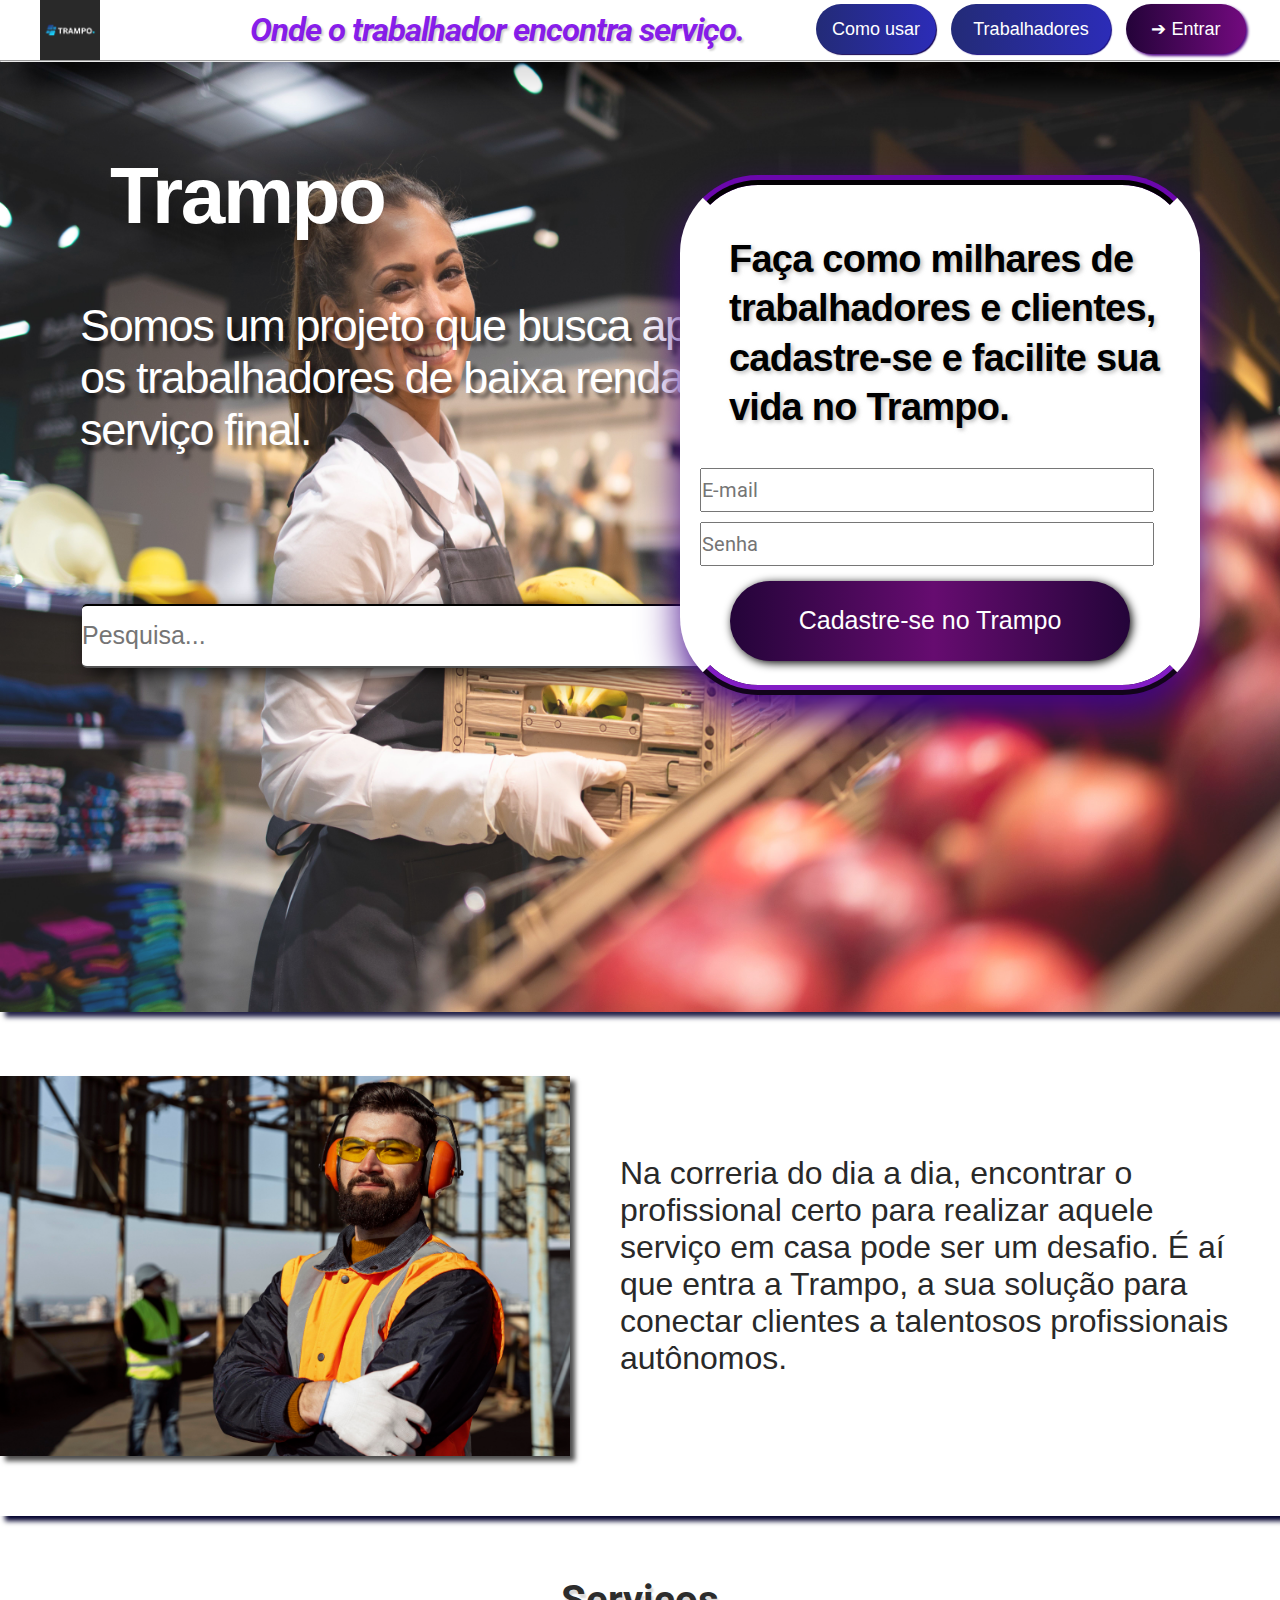
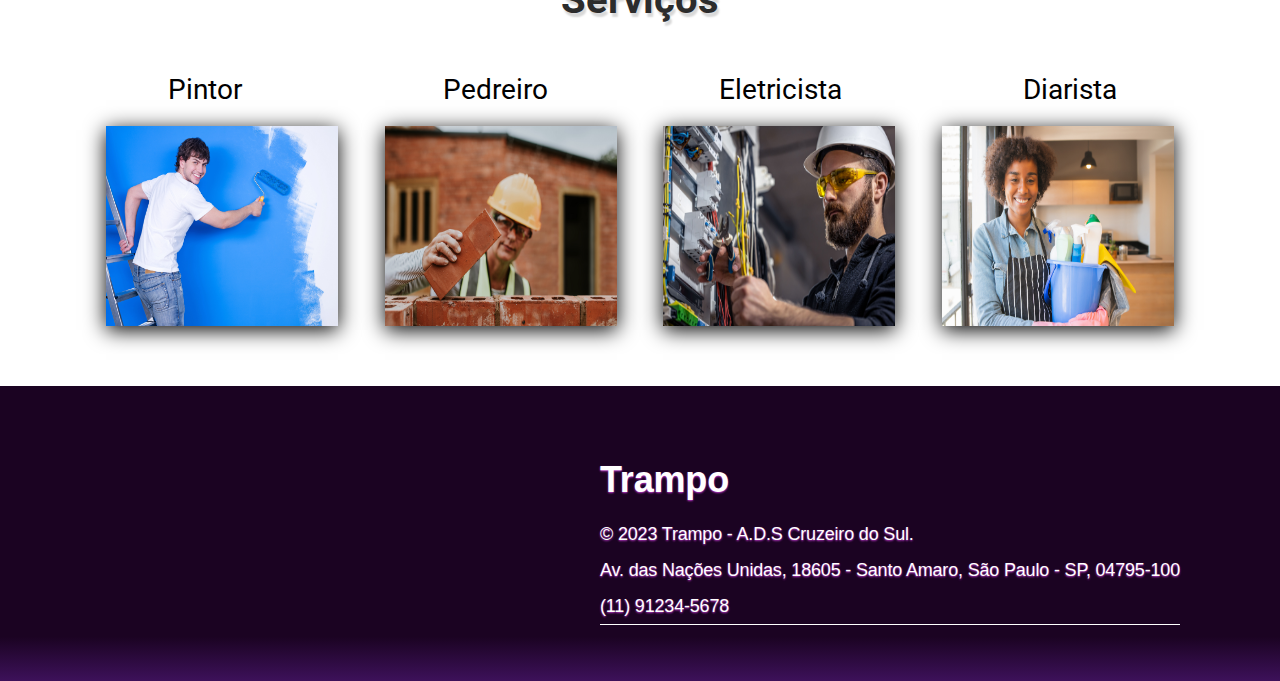
==== paginas/index.html @ f7f2ef5c "Pasta de paginas" ====
<!DOCTYPE html>
<html lang="en">

<head>
    <meta charset="UTF-8">
    <title>Trampo</title>
    <link href="mainpage/css/style.css" rel="stylesheet" type="text/css">

    <link rel="preconnect" href="https://fonts.googleapis.com">
    <link rel="preconnect" href="https://fonts.gstatic.com" crossorigin>
    <link href="https://fonts.googleapis.com/css2?family=Roboto:wght@400;500&display=swap" rel="stylesheet">

    <meta name="viewport" content="width=device-width, initial-scale=1">
</head>

<body>
    <header>
        <div>
            <div class="logoHeader">
                <img class="logo" src="mainpage/img/logo.png">
                <span>
                    <h2 class="logoFrase">Onde o trabalhador encontra serviço.</h2>
                </span>
            </div>

            <div class="lista">
                <a href="comousar.html"><button class="btnContato">Como usar</button></a>
                <button class="btnTrabalhadores">Trabalhadores</button>
                <button class="btnEntrar">&#10132; Entrar</button>
            </div>
        </div>
    </header>



    <hr>
    <main>
        <div class="background">
            <img class="imgTrabalhadora" src="mainpage/img/trabalhadora.jpg">
            <h3 class="Trampo">Trampo</h3>
            <p class="FraseInicio">Somos um projeto que busca aproximar<br>os trabalhadores de baixa renda com o
            <br>serviço final.</p>
            
            <div class="buscaInicio">
                <form action="submit">
                    <input class="textoBusca" type="text" placeholder="Pesquisa..." name="search">
                    <button type="submit" class="btnBuscaInicio">🔍︎ Pesquisar</button>
                </form>
            </div>    
                
            <div class="Cadastre">
                    <h4 class="escritaCadastre"> Faça como milhares de trabalhadores e clientes, cadastre-se e facilite
                        sua <br>vida no Trampo.</h4>
                <div id="formCadastre">
                    <form action="submit">
                        <input class="inputEmail" type="email" placeholder="E-mail"></input>
                        <input class="inputSenha" type="password" placeholder="Senha"></input>
                        <button type="submit" class="btnCadastre">Cadastre-se no Trampo</button> 
                    </form>              
                </div>
                
                        
            </div>
        </div>

        <div class="conteudo1">
            <img class="imgTrabalhador" src="mainpage/img/trabalhador.jpg">
            <div class="escritaSobreNos">
                <p>Na correria do dia a dia, encontrar o profissional certo para realizar aquele serviço em casa pode
                    ser um desafio. É aí que entra a Trampo, a sua solução para conectar clientes a talentosos
                    profissionais autônomos.</p>
            </div>
        </div>

        <div class="conteudo2">
            <h1 class="escritaServicos">Serviços</h1>
            <div class="headerServicos">
                <p class="escritaPintor">Pintor</p>
                <p class="escritaPedreiro">Pedreiro</p>
                <p class="escritaEletricista">Eletricista</p>
                <p class="escritaDiarista">Diarista</p>
            </div>
            
            <div class="bodyServicos">
                <img class="imgPintor" src="mainpage/img/pintor.jpg">
                <img class="imgPedreiro" src="mainpage/img/pedreiro.jpg">
                <img class="imgEletricista" src="mainpage/img/eletricista.jpg">
                <img class="imgDiarista" src="mainpage/img/diarista.jpg">
            </div>
        </div>
    </main>

    <footer class="footer">
        <div class="escritaFooter">
            <h1 class="footerh1">Trampo</h1>
            <p>© 2023 Trampo - A.D.S Cruzeiro do Sul.<br> Av. das Nações Unidas, 18605 - Santo Amaro, São Paulo - SP,
                04795-100<br> (11) 91234-5678</p>
        </div>
    </footer>

</body>

</html>
---- paginas/mainpage/css/style.css ----
* {
    margin: 0;
    padding: 0;

}
@media screen and (min-width: 500px) { 

header {
    display: flex;
    justify-content: baseline;
    width: 100%;
    background-color: #ffffff;
    height: 60px;
    box-shadow: 25px 25px 25px black;
}



.logo {
    font-size: 40px;
    margin-left: 40px;
    font-family: 'Segoe UI', Tahoma, Geneva, Verdana, sans-serif;
    color: #000000;
    top: -1px;
    letter-spacing: -0.03em;
    text-shadow: 2px 2px 2px #ababab;
    height: 60px;
    width: 60px;
}

.logoFrase {
    color :#7901e9e1;
    position: absolute;
    top: 10px;
    left: 250px;
    font-family: Roboto, cursive;
    font-size: 33px;
    font-style: italic;
    letter-spacing: -0.03em;
    text-shadow: 2px 2px 2px #d4d4d4;
}

.lista {
    position: absolute;
    padding: 0px;
    right: 30px;
    top: -0px;
    display: flex;
    margin: 4px;
    letter-spacing: -0.01em;
}

.btnContato {
    margin-right: 15px;
    font-family: 'Segoe UI', Tahoma, Geneva, Verdana, sans-serif;
    border: none;
    width: 120px;
    height: 50px;
    font-size: 18px;
    cursor: pointer;
    border-radius: 100px;
    font-weight: 300;
    background-image: linear-gradient(to right, #232b77 0%, #2c2cb9  51%, #232b77  100%);
    transition: 0.5s;
    background-size: 200% auto;
    color: white;            
    box-shadow: 1px 1px 1px rgb(19, 3, 84);  
}

.btnContato:hover {
    background-position: right center;
    color: #fff;
    text-decoration: none;
    scale: 1.02;
    transition: 0.2s;
}

.btnTrabalhadores {
    margin-right: 15px;
    font-family: 'Segoe UI', Tahoma, Geneva, Verdana, sans-serif;
    border: none;
    font-size: 18px;
    cursor: pointer;
    border-radius: 50px;
    width: 160px;
    font-weight: 300;
    background-image: linear-gradient(to right, #232b77 0%, #2c2cb9  51%, #232b77  100%);
    transition: 0.5s;
    background-size: 200% auto;
    color: white;            
    box-shadow: 1px 1px 1px rgb(22, 10, 129);  

}

.btnTrabalhadores:hover {
    background-position: right center;
    color: #fff;
    text-decoration: none;
    scale: 1.02;
    transition: 0.2s;
}


.btnEntrar {
    font-family: 'Segoe UI', Tahoma, Geneva, Verdana, sans-serif;
    border: none;
    font-size: 18px;
    cursor: pointer;
    border-radius: 50px;
    width: 120px;
    font-weight: 300;
    background-image: linear-gradient(to right, #240339 0%, #740a80  51%, #24033b 100%);
    transition: 0.5s;
    background-size: 200% auto;
    color: white;            
    box-shadow: 2px 2px 3px rgb(78, 2, 132);
}

.btnEntrar:hover {
    background-position: right center;
    color: #fff;
    text-decoration: none;
    scale: 1.02;
    transition: 0.2s;
}

.background {
    z-index: 1;
}

.imgTrabalhadora {
    width: 100%;
    height: 950px;
    opacity: 0.88;
    box-shadow: 5px 5px 5px #02012d;
}

.Trampo {
    position: absolute;
    top: 150px;
    font-size: 80px;
    left: 110px;
    color: #ffffff;
    font-family: Graphik-Medium, Graphik-Regular, "Gotham SSm A", "Gotham SSm B", "Helvetica Neue", Helvetica, Arial, sans-serif;
    text-shadow: 25px 25px 25px rgba(0, 0, 0, 0.6);
    letter-spacing: -0.03em;
}

.FraseInicio {
    position: absolute;
    top: 300px;
    font-size: 45px;
    left: 80px;
    color: #ffffff;
    font-family: Graphik-Medium, Graphik-Regular, "Gotham SSm A", "Gotham SSm B", "Helvetica Neue", Helvetica, Arial, sans-serif;
    text-shadow: 5px 5px 4px rgba(0, 0, 0, 0.6);
    letter-spacing: -0.03em;
}

.buscaInicio {
    position: absolute;
    top: 600px;
    left: 82px;
}

.textoBusca {
    width: 800px;
    height: 60px;
    font-size: 25px;
    border-left: none;
    border-right: none;
    border-radius: 5px 5px 5px;
    border-color: rgb(0, 0, 0);
    box-shadow: 7px 7px 20px rgba(0, 0, 0, 0.859);
    font-family: Graphik-Medium, Graphik-Regular, "Gotham SSm A", "Gotham SSm B", "Helvetica Neue", Helvetica, Arial, sans-serif;
}

.btnBuscaInicio {
    position: relative;
    height: 60px;
    width: 85px;
    border-radius: 50%;
    left: 10px;
    top: -10px;
    border-top-style: ridge;
    font-size: 15px;
    background-color: black;
    color: rgb(255, 255, 255);
    border: none;
    box-shadow: 3px 3px 5px #000000;
    cursor: pointer;
    font-family: Graphik-Medium, Graphik-Regular, "Gotham SSm A", "Gotham SSm B", "Helvetica Neue", Helvetica, Arial, sans-serif;
}

.btnBuscaInicio:hover {
    scale: 1.02;
    transition: 0.8s;
}

#formCadastre {
    display: flex;
    margin-top: 15px;
}

.inputEmail {
    font-size: 20px;
    height: 40px;
    margin-bottom: 10px;
    margin-left: 10px;
    width: 450px;
    font-family: Roboto, cursive;
}

.inputSenha {
    font-size: 20px;
    height: 40px;
    margin-left: 10px;
    margin-bottom: 15px;
    width: 450px;
    font-family: Roboto, cursive;
}

.inputEmail:focus {
    outline: 0;
}

.btnCadastre1 {
    display: flex;
    align-items: flex-end;
}

.btnCadastre {
    font-family: 'Segoe UI', Tahoma, Geneva, Verdana, sans-serif;
    border: none;
    width: 400px;
    margin-left: 40px;
    height: 80px;
    font-size: 25px;
    cursor: pointer;
    border-radius: 100px;
    background-image: linear-gradient(to right, #240439 0%, #660c70  51%, #240439 100%);
    transition: 0.5s;
    color: white;            
    box-shadow:  2px 2px 10px black;  
}

.btnCadastre:hover {
    background-position: right center;
    color: #ffffff;
    text-decoration: none;
    scale: 1.02;
    transition: 0.5s;
}

.Cadastre {
    width: 500px;
    height:500px;
    border: 10px solid; 
    border-color: rgb(255, 255, 255);
    border-radius: 15%;
    background-color: white;
    position: absolute;
    display: flex;
    flex-direction: column;
    top: 175px;
    right: 80px;
    box-shadow: 1px 20px 40px rgb(63, 3, 136);
    border-top-color: #370459;
    border-top-style: ridge;
    border-bottom-style: ridge;
    border-bottom-color: #4a1170;
}

.escritaCadastre {
    top: 45px;
    left: 22px;
    text-shadow: 2px 2px 4px rgba(144, 144, 144, 0.6);
    font-size: 38px;
    font-family: Graphik-Medium, Graphik-Regular, "Gotham SSm A", "Gotham SSm B", "Helvetica Neue", Helvetica, Arial, sans-serif;
    color: #000000;
    letter-spacing: -0.02em;
    line-height: 1.3;
    margin-bottom: 20px;
    margin-left: 39px;
    margin-top: 50px;
}

.conteudo1 {
    display: flex;
    align-items: center;
    height: 500px;
    background-color: #ffffff;
    box-shadow: 5px 5px 5px #02012d;
}

.imgTrabalhador {
    width: 800px;
    height: 380px;
    box-shadow: 5px 5px 5px #4c4c4c;
}

.escritaSobreNos {
    font-size: 32px;
    color: #292929;
    font-family: 'Segoe UI', Tahoma, Geneva, Verdana, sans-serif;
    display: flex;
    align-items: flex-end;
    justify-content: flex-end;
    margin-left: 50px;
    left: 680px;
    margin: 50px;
}

.escritaServicos {
    font-size: 40px;
    color: #2c2c2c;
    font-family: Roboto, cursive;
    align-items: baseline;
    display: flex;
    align-items: flex-end;
    justify-content: space-evenly;
    width: 100%;
    margin-top: 20px;
    margin-bottom: 50px;
    text-shadow: 2px 4px 2px rgb(216, 216, 216);
}

.bodyServicos {
    display: flex;
    align-items: flex-end;
    justify-content: space-evenly;
    font-family: Roboto, cursive;
    width: 100%;
    background-color: rgb(255, 255, 255);
}

.conteudo2 {
    margin: 60px;
}

.imgPintor {
    display: flex;
    width: 20%;
    height: 200px;
    box-shadow: 0px 4px 20px black;
    cursor: pointer;
}

.imgPedreiro {
    display: flex;
    width: 20%;
    height: 200px;
    box-shadow: 0px 4px 20px black;
    cursor: pointer;
}

.imgEletricista {
    display: flex;
    width: 20%;
    height: 200px;
    box-shadow: 0px 4px 20px black;
    cursor: pointer;
}

.imgDiarista {
    display: flex;
    width: 20%;
    height: 200px;
    box-shadow: 0px 4px 20px black;
    cursor: pointer;
}

.headerServicos {
    display: flex;
    align-items: flex-end;
    justify-content: space-evenly;
    width: 100%;
    background-color: rgb(255, 255, 255);
    font-family: Roboto, cursive;
    color: rgb(0, 0, 0);
    font-size: 28px;
    z-index: 1;
    margin-bottom: 20px;
}

.escritaPintor {
    position: relative;
    left: -45px;
    cursor: pointer;
}

.escritaPedreiro{
    position: relative;
    left: 3px;
    cursor: pointer;
}
.escritaEletricista{
    position: relative;
    left: 22px;
    cursor: pointer;
}

.escritaDiarista {
    position: relative;
    left: 50px;
    cursor: pointer;
}

.footer {
    display: flex;
    justify-content: flex-end;
    align-items: center;
    height: 295px;
    width: 100%;
    background-image: linear-gradient(rgb(27, 3, 34) 85%, #3d115a 100%);
}

.escritaFooter {
    font-family: Graphik-Medium, Graphik-Regular, "Gotham SSm A", "Gotham SSm B", "Helvetica Neue", Helvetica, Arial, sans-serif;
    color: rgb(255, 255, 255);
    letter-spacing: -0.01em;
    line-height: 2;
    left: 800px;
    font-size: 18px;
    margin-right: 100px;
    text-shadow: 0px 1px 2px #ba37c8;
    box-shadow: 0px 1px rgb(255, 255, 255);
}

}
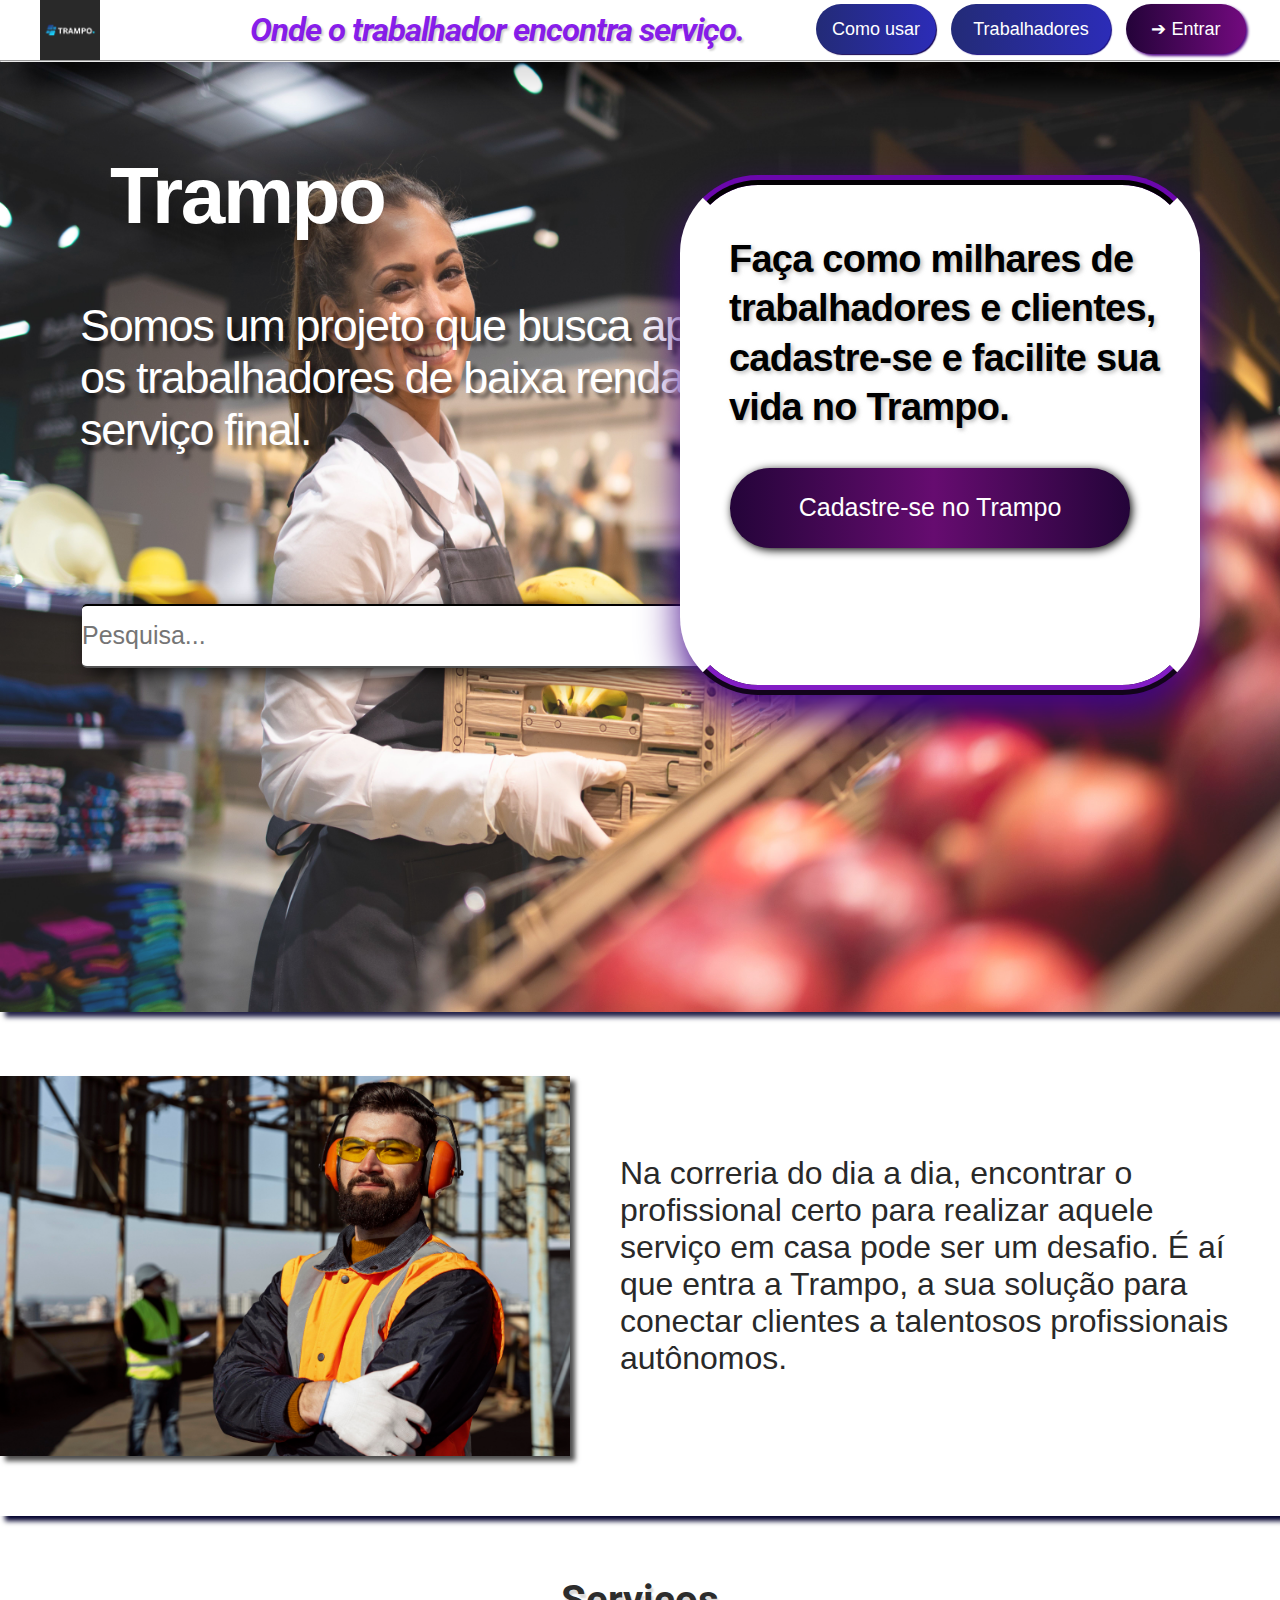
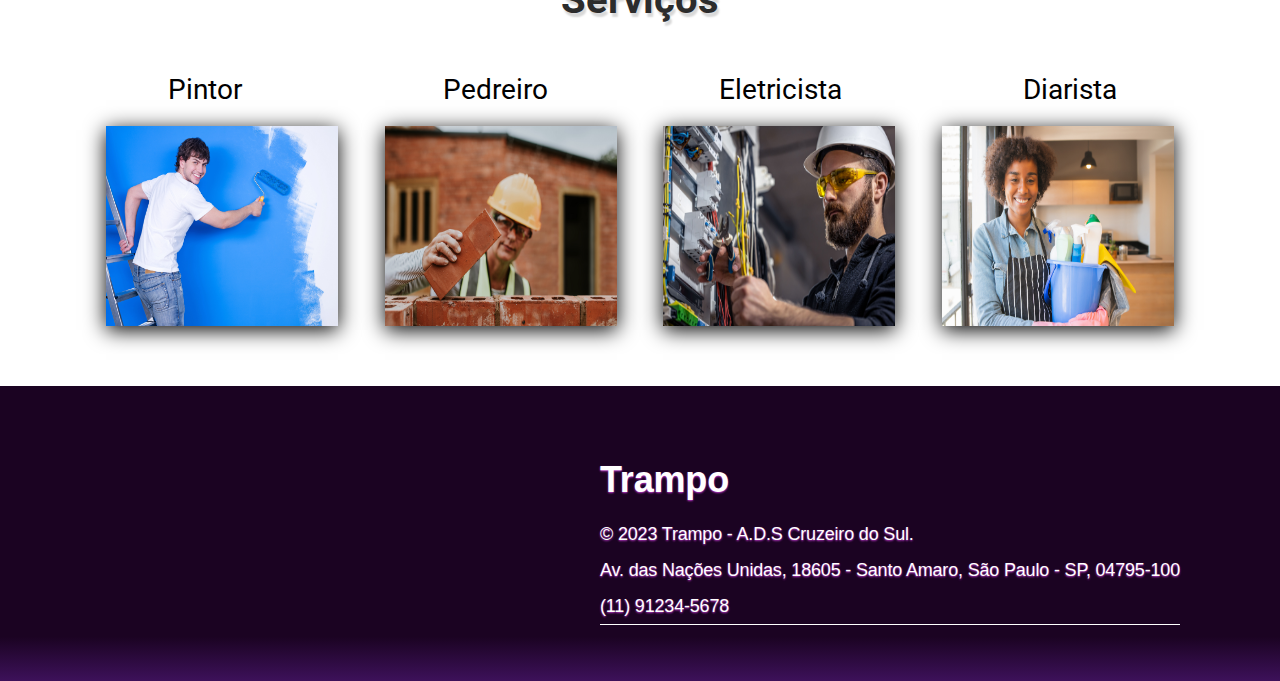
==== commit 2bc5d110: "Update index.html" ====
--- a/paginas/index.html
+++ b/paginas/index.html
@@ -17,7 +17,7 @@
     <header>
         <div>
             <div class="logoHeader">
-                <img class="logo" src="mainpage/img/logo.png">
+               <a href="index.html"><img class="logo" src="mainpage/img/logo.png"></a>
                 <span>
                     <h2 class="logoFrase">Onde o trabalhador encontra serviço.</h2>
                 </span>
@@ -53,9 +53,7 @@
                         sua <br>vida no Trampo.</h4>
                 <div id="formCadastre">
                     <form action="submit">
-                        <input class="inputEmail" type="email" placeholder="E-mail"></input>
-                        <input class="inputSenha" type="password" placeholder="Senha"></input>
-                        <button type="submit" class="btnCadastre">Cadastre-se no Trampo</button> 
+                       <a href="login.html"><button class="btnCadastre">Cadastre-se no Trampo</button></a> 
                     </form>              
                 </div>
                 
@@ -100,4 +98,4 @@
 
 </body>
 
-</html>+</html>
